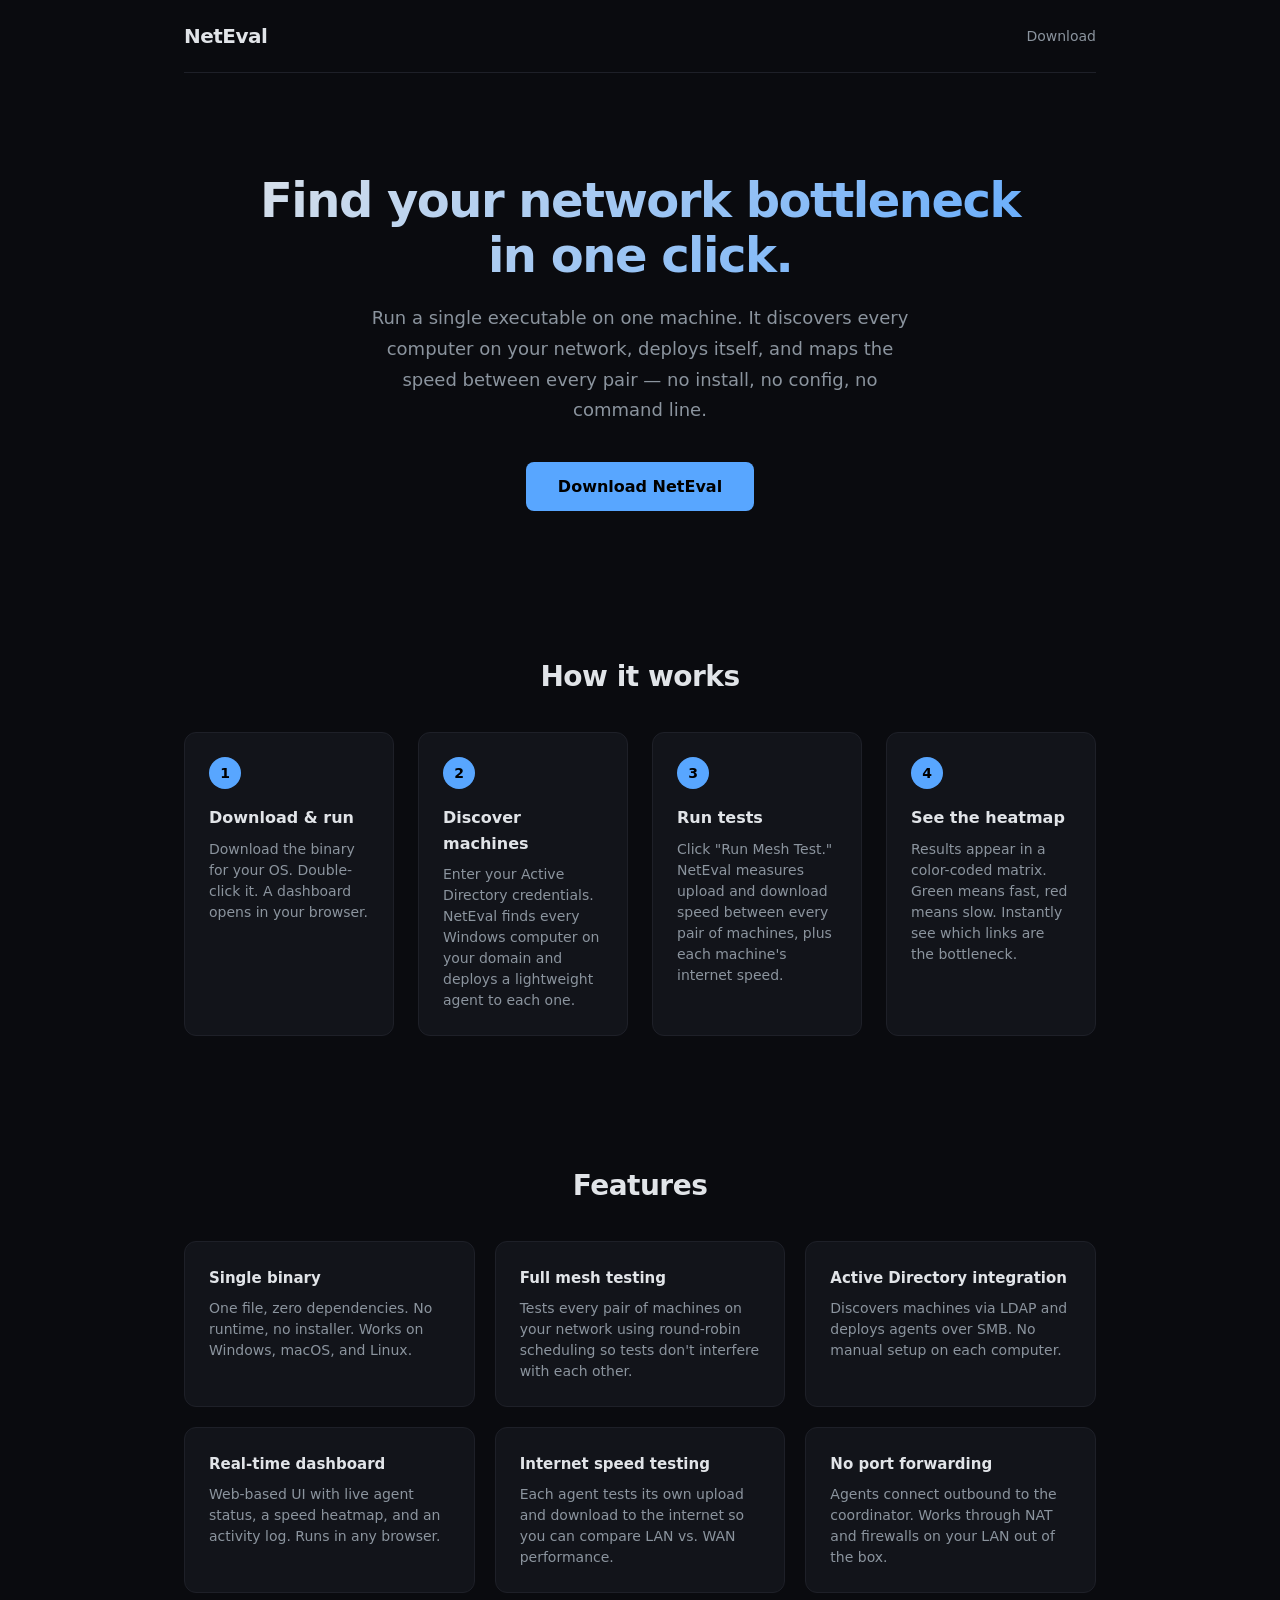
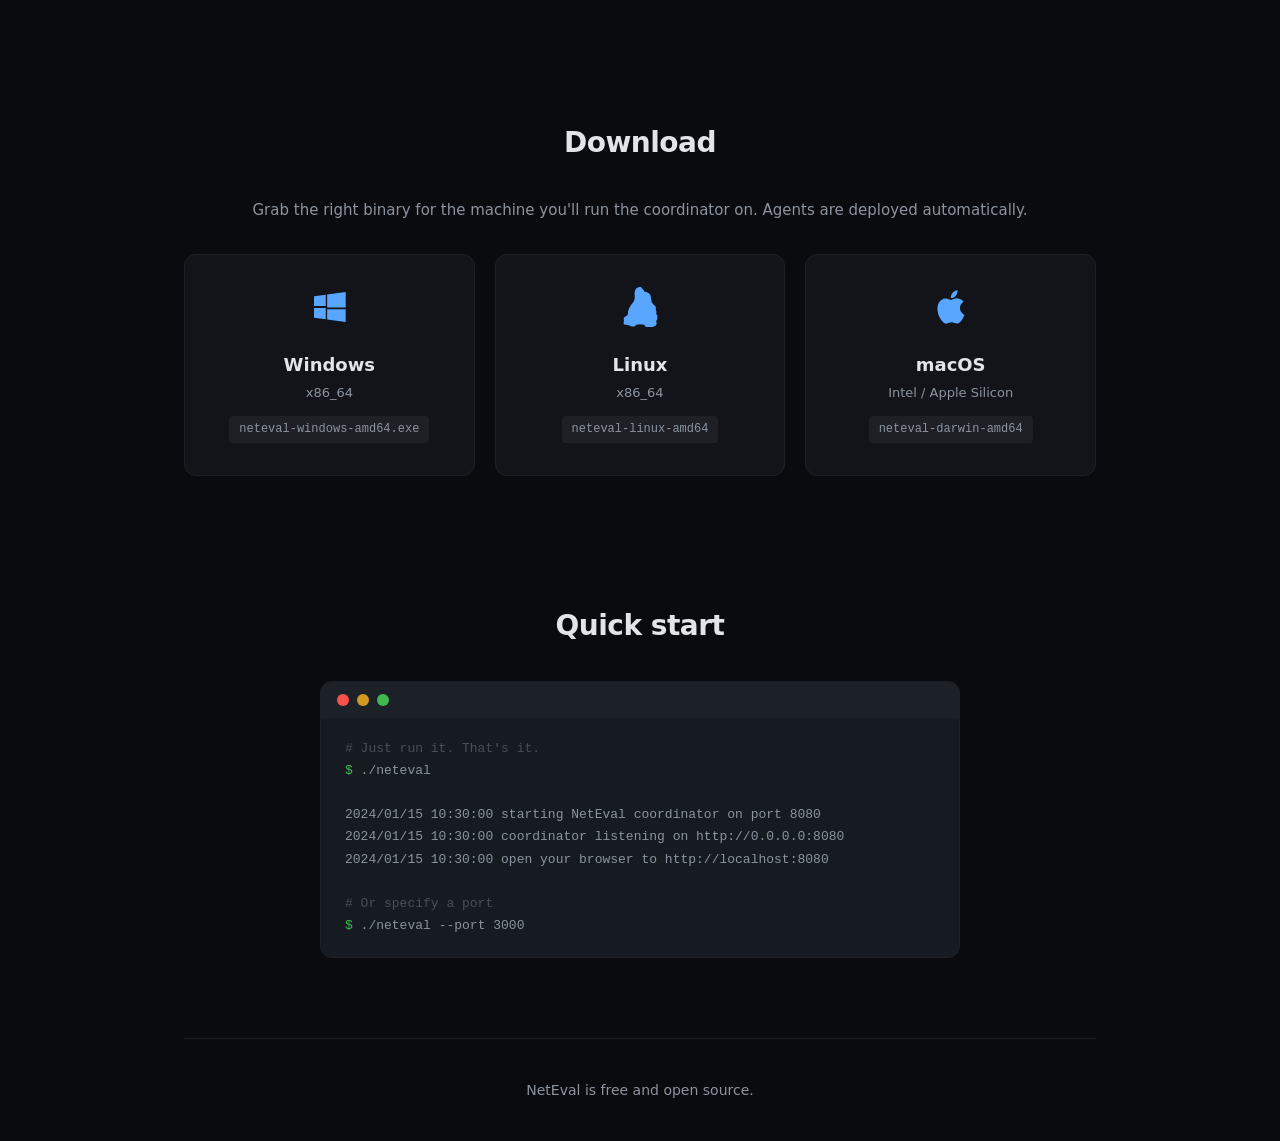
==== docs/index.html @ b1ad2af3 "Initial commit: coordinator, agent, web dashboard, and homepage Single Go binary that runs as both c" ====
<!DOCTYPE html>
<html lang="en">
<head>
    <meta charset="UTF-8">
    <meta name="viewport" content="width=device-width, initial-scale=1.0">
    <title>NetEval - LAN Speed Diagnostic Tool</title>
    <link rel="stylesheet" href="style.css">
</head>
<body>
    <div class="page">
        <nav>
            <div class="nav-inner">
                <a href="/" class="logo">NetEval</a>
                <a href="#download" class="nav-link">Download</a>
            </div>
        </nav>

        <section class="hero">
            <h1>Find your network bottleneck<br>in one click.</h1>
            <p class="subtitle">
                Run a single executable on one machine. It discovers every computer on
                your network, deploys itself, and maps the speed between every pair
                &mdash; no install, no config, no command line.
            </p>
            <a href="#download" class="cta">Download NetEval</a>
        </section>

        <section class="how-it-works">
            <h2>How it works</h2>
            <div class="steps">
                <div class="step">
                    <div class="step-num">1</div>
                    <h3>Download &amp; run</h3>
                    <p>Download the binary for your OS. Double-click it. A dashboard opens in your browser.</p>
                </div>
                <div class="step">
                    <div class="step-num">2</div>
                    <h3>Discover machines</h3>
                    <p>Enter your Active Directory credentials. NetEval finds every Windows computer on your domain and deploys a lightweight agent to each one.</p>
                </div>
                <div class="step">
                    <div class="step-num">3</div>
                    <h3>Run tests</h3>
                    <p>Click "Run Mesh Test." NetEval measures upload and download speed between every pair of machines, plus each machine's internet speed.</p>
                </div>
                <div class="step">
                    <div class="step-num">4</div>
                    <h3>See the heatmap</h3>
                    <p>Results appear in a color-coded matrix. Green means fast, red means slow. Instantly see which links are the bottleneck.</p>
                </div>
            </div>
        </section>

        <section class="features">
            <h2>Features</h2>
            <div class="feature-grid">
                <div class="feature">
                    <h3>Single binary</h3>
                    <p>One file, zero dependencies. No runtime, no installer. Works on Windows, macOS, and Linux.</p>
                </div>
                <div class="feature">
                    <h3>Full mesh testing</h3>
                    <p>Tests every pair of machines on your network using round-robin scheduling so tests don't interfere with each other.</p>
                </div>
                <div class="feature">
                    <h3>Active Directory integration</h3>
                    <p>Discovers machines via LDAP and deploys agents over SMB. No manual setup on each computer.</p>
                </div>
                <div class="feature">
                    <h3>Real-time dashboard</h3>
                    <p>Web-based UI with live agent status, a speed heatmap, and an activity log. Runs in any browser.</p>
                </div>
                <div class="feature">
                    <h3>Internet speed testing</h3>
                    <p>Each agent tests its own upload and download to the internet so you can compare LAN vs. WAN performance.</p>
                </div>
                <div class="feature">
                    <h3>No port forwarding</h3>
                    <p>Agents connect outbound to the coordinator. Works through NAT and firewalls on your LAN out of the box.</p>
                </div>
            </div>
        </section>

        <section id="download" class="download">
            <h2>Download</h2>
            <p class="download-intro">Grab the right binary for the machine you'll run the coordinator on. Agents are deployed automatically.</p>
            <div class="download-grid">
                <a href="https://github.com/gdcolella/neteval/releases/latest/download/neteval-windows-amd64.exe" class="download-card">
                    <div class="os-icon">
                        <svg viewBox="0 0 24 24" width="40" height="40" fill="currentColor"><path d="M3 5.548l7.065-0.966v6.822H3V5.548zm0 12.904l7.065 0.966v-6.822H3v5.856zm7.876 1.075L22 21v-7.596H10.876v5.123zm0-14.054v6.822H22V3l-11.124 1.473z"/></svg>
                    </div>
                    <h3>Windows</h3>
                    <span class="arch">x86_64</span>
                    <span class="filename">neteval-windows-amd64.exe</span>
                </a>
                <a href="https://github.com/gdcolella/neteval/releases/latest/download/neteval-linux-amd64" class="download-card">
                    <div class="os-icon">
                        <svg viewBox="0 0 24 24" width="40" height="40" fill="currentColor"><path d="M12.504 0c-.155 0-.315.008-.48.021-4.226.333-3.105 4.807-3.17 6.298-.076 1.092-.3 1.953-1.05 3.02-.885 1.051-2.127 2.75-2.716 4.521-.278.832-.41 1.684-.287 2.489a.424.424 0 00-.11.135c-.26.268-.45.6-.663.839-.199.199-.485.267-.797.4-.313.136-.658.269-.864.68-.09.189-.136.394-.132.602 0 .199.027.4.055.536.058.399.116.728.04.97-.249.68-.28 1.145-.106 1.484.174.334.535.47.94.601.81.2 1.91.135 2.774.6.926.466 1.866.67 2.616.47.526-.116.97-.464 1.208-.946.587-.003 1.23-.269 2.26-.334.699-.058 1.574.267 2.577.2.025.134.063.198.114.333l.003.003c.391.778 1.113 1.368 1.884 1.564.777.2 1.606-.001 2.207-.467.263.019.527.003.794-.045.321-.055.603-.183.85-.39 1.082-.328 1.451-.879 1.537-1.344.088-.479-.086-.898-.19-1.278-.055-.2-.099-.399-.06-.603.036-.199.182-.336.318-.465.238-.227.431-.449.404-.749-.014-.15-.086-.308-.12-.381-.073-.15-.135-.293-.099-.436.046-.165.145-.293.196-.422a1.1 1.1 0 00.049-.587l-.003-.01c-.08-.249-.218-.364-.346-.475a.91.91 0 01-.132-.123c-.155-.209-.267-.444-.296-.777-.022-.23.044-.401.118-.571.058-.13.114-.266.095-.455-.022-.27-.149-.445-.247-.593a1.15 1.15 0 01-.095-.147c-.125-.291-.125-.725-.085-1.128.013-.125.025-.247.025-.378 0-.152-.012-.31-.04-.456-.073-.38-.249-.698-.472-.886a.833.833 0 00-.123-.081l-.003-.003c-.088-.046-.167-.076-.212-.111-.046-.03-.087-.072-.152-.137-.086-.085-.165-.19-.258-.26-.01-.01-.012-.017-.01-.024a3.658 3.658 0 00-.376-.497c-.455-.494-.713-.795-.903-1.382-.19-.586-.24-1.386-.343-2.403-.098-.906-.312-1.567-.702-2.085-.39-.522-.874-.866-1.442-1.103a4.7 4.7 0 00-1.39-.395c-.252-.036-.45-.063-.533-.161a2.04 2.04 0 01-.148-.267 4.29 4.29 0 00-.396-.694 3.736 3.736 0 00-.789-.762A3.755 3.755 0 0012.504 0z"/></svg>
                    </div>
                    <h3>Linux</h3>
                    <span class="arch">x86_64</span>
                    <span class="filename">neteval-linux-amd64</span>
                </a>
                <a href="https://github.com/gdcolella/neteval/releases/latest/download/neteval-darwin-amd64" class="download-card">
                    <div class="os-icon">
                        <svg viewBox="0 0 24 24" width="40" height="40" fill="currentColor"><path d="M18.71 19.5c-.83 1.24-1.71 2.45-3.05 2.47-1.34.03-1.77-.79-3.29-.79-1.53 0-2 .77-3.27.82-1.31.05-2.3-1.32-3.14-2.53C4.25 17 2.94 12.45 4.7 9.39c.87-1.52 2.43-2.48 4.12-2.51 1.28-.02 2.5.87 3.29.87.78 0 2.26-1.07 3.8-.91.65.03 2.47.26 3.64 1.98-.09.06-2.17 1.28-2.15 3.81.03 3.02 2.65 4.03 2.68 4.04-.03.07-.42 1.44-1.38 2.83M13 3.5c.73-.83 1.94-1.46 2.94-1.5.13 1.17-.34 2.35-1.04 3.19-.69.85-1.83 1.51-2.95 1.42-.15-1.15.41-2.35 1.05-3.11z"/></svg>
                    </div>
                    <h3>macOS</h3>
                    <span class="arch">Intel / Apple Silicon</span>
                    <span class="filename">neteval-darwin-amd64</span>
                </a>
            </div>
        </section>

        <section class="quickstart">
            <h2>Quick start</h2>
            <div class="terminal">
                <div class="terminal-bar">
                    <span class="terminal-dot red"></span>
                    <span class="terminal-dot yellow"></span>
                    <span class="terminal-dot green"></span>
                </div>
                <pre><code><span class="comment"># Just run it. That's it.</span>
<span class="prompt">$</span> ./neteval

<span class="output">2024/01/15 10:30:00 starting NetEval coordinator on port 8080
2024/01/15 10:30:00 coordinator listening on http://0.0.0.0:8080
2024/01/15 10:30:00 open your browser to http://localhost:8080</span>

<span class="comment"># Or specify a port</span>
<span class="prompt">$</span> ./neteval --port 3000</code></pre>
            </div>
        </section>

        <footer>
            <p>NetEval is free and open source.</p>
        </footer>
    </div>
</body>
</html>
---- docs/style.css ----
* { margin: 0; padding: 0; box-sizing: border-box; }

:root {
    --bg: #0a0b0f;
    --surface: #12141a;
    --border: #1e2028;
    --text: #e1e4e8;
    --text-dim: #8b949e;
    --accent: #58a6ff;
    --green: #3fb950;
    --red: #f85149;
    --yellow: #d29922;
}

body {
    font-family: -apple-system, BlinkMacSystemFont, 'Segoe UI', system-ui, sans-serif;
    background: var(--bg);
    color: var(--text);
    line-height: 1.6;
    -webkit-font-smoothing: antialiased;
}

.page {
    max-width: 960px;
    margin: 0 auto;
    padding: 0 24px;
}

/* Nav */
nav {
    padding: 20px 0;
    border-bottom: 1px solid var(--border);
}

.nav-inner {
    display: flex;
    justify-content: space-between;
    align-items: center;
}

.logo {
    font-size: 20px;
    font-weight: 700;
    color: var(--text);
    text-decoration: none;
    letter-spacing: -0.5px;
}

.nav-link {
    color: var(--text-dim);
    text-decoration: none;
    font-size: 14px;
    transition: color 0.15s;
}

.nav-link:hover { color: var(--text); }

/* Hero */
.hero {
    padding: 100px 0 80px;
    text-align: center;
}

.hero h1 {
    font-size: 48px;
    font-weight: 700;
    line-height: 1.15;
    letter-spacing: -1.5px;
    margin-bottom: 20px;
    background: linear-gradient(135deg, var(--text) 0%, var(--accent) 100%);
    -webkit-background-clip: text;
    -webkit-text-fill-color: transparent;
    background-clip: text;
}

.subtitle {
    font-size: 18px;
    color: var(--text-dim);
    max-width: 560px;
    margin: 0 auto 36px;
    line-height: 1.7;
}

.cta {
    display: inline-block;
    padding: 12px 32px;
    background: var(--accent);
    color: #000;
    text-decoration: none;
    border-radius: 8px;
    font-weight: 600;
    font-size: 16px;
    transition: opacity 0.15s;
}

.cta:hover { opacity: 0.9; }

/* Sections */
section {
    padding: 64px 0;
}

section h2 {
    font-size: 28px;
    font-weight: 700;
    letter-spacing: -0.5px;
    margin-bottom: 32px;
    text-align: center;
}

/* How it works */
.steps {
    display: grid;
    grid-template-columns: repeat(4, 1fr);
    gap: 24px;
}

@media (max-width: 700px) {
    .steps { grid-template-columns: 1fr 1fr; }
    .hero h1 { font-size: 32px; }
    .subtitle { font-size: 16px; }
}

@media (max-width: 480px) {
    .steps { grid-template-columns: 1fr; }
}

.step {
    background: var(--surface);
    border: 1px solid var(--border);
    border-radius: 12px;
    padding: 24px;
}

.step-num {
    width: 32px;
    height: 32px;
    border-radius: 50%;
    background: var(--accent);
    color: #000;
    font-weight: 700;
    font-size: 14px;
    display: flex;
    align-items: center;
    justify-content: center;
    margin-bottom: 16px;
}

.step h3 {
    font-size: 16px;
    font-weight: 600;
    margin-bottom: 8px;
}

.step p {
    font-size: 14px;
    color: var(--text-dim);
    line-height: 1.5;
}

/* Features */
.feature-grid {
    display: grid;
    grid-template-columns: repeat(3, 1fr);
    gap: 20px;
}

@media (max-width: 700px) {
    .feature-grid { grid-template-columns: 1fr; }
}

.feature {
    background: var(--surface);
    border: 1px solid var(--border);
    border-radius: 12px;
    padding: 24px;
}

.feature h3 {
    font-size: 15px;
    font-weight: 600;
    margin-bottom: 8px;
}

.feature p {
    font-size: 14px;
    color: var(--text-dim);
    line-height: 1.5;
}

/* Download */
.download-intro {
    text-align: center;
    color: var(--text-dim);
    margin-bottom: 32px;
    font-size: 15px;
}

.download-grid {
    display: grid;
    grid-template-columns: repeat(3, 1fr);
    gap: 20px;
}

@media (max-width: 700px) {
    .download-grid { grid-template-columns: 1fr; }
}

.download-card {
    display: flex;
    flex-direction: column;
    align-items: center;
    background: var(--surface);
    border: 1px solid var(--border);
    border-radius: 12px;
    padding: 32px 24px;
    text-decoration: none;
    color: var(--text);
    transition: border-color 0.15s, transform 0.15s;
}

.download-card:hover {
    border-color: var(--accent);
    transform: translateY(-2px);
}

.os-icon {
    color: var(--accent);
    margin-bottom: 16px;
}

.download-card h3 {
    font-size: 18px;
    font-weight: 600;
    margin-bottom: 4px;
}

.download-card .arch {
    font-size: 13px;
    color: var(--text-dim);
    margin-bottom: 12px;
}

.download-card .filename {
    font-size: 12px;
    font-family: 'SF Mono', SFMono-Regular, Consolas, monospace;
    color: var(--text-dim);
    background: rgba(255,255,255,0.05);
    padding: 4px 10px;
    border-radius: 4px;
}

/* Terminal */
.quickstart {
    padding-bottom: 80px;
}

.terminal {
    background: #161b22;
    border: 1px solid var(--border);
    border-radius: 12px;
    overflow: hidden;
    max-width: 640px;
    margin: 0 auto;
}

.terminal-bar {
    padding: 12px 16px;
    background: #1c2128;
    display: flex;
    gap: 8px;
}

.terminal-dot {
    width: 12px;
    height: 12px;
    border-radius: 50%;
}

.terminal-dot.red { background: #f85149; }
.terminal-dot.yellow { background: #d29922; }
.terminal-dot.green { background: #3fb950; }

.terminal pre {
    padding: 20px 24px;
    overflow-x: auto;
}

.terminal code {
    font-family: 'SF Mono', SFMono-Regular, Consolas, monospace;
    font-size: 13px;
    line-height: 1.7;
    color: var(--text-dim);
}

.terminal .comment { color: #484f58; }
.terminal .prompt { color: var(--green); }
.terminal .output { color: var(--text-dim); }

/* Footer */
footer {
    padding: 40px 0;
    border-top: 1px solid var(--border);
    text-align: center;
    color: var(--text-dim);
    font-size: 14px;
}
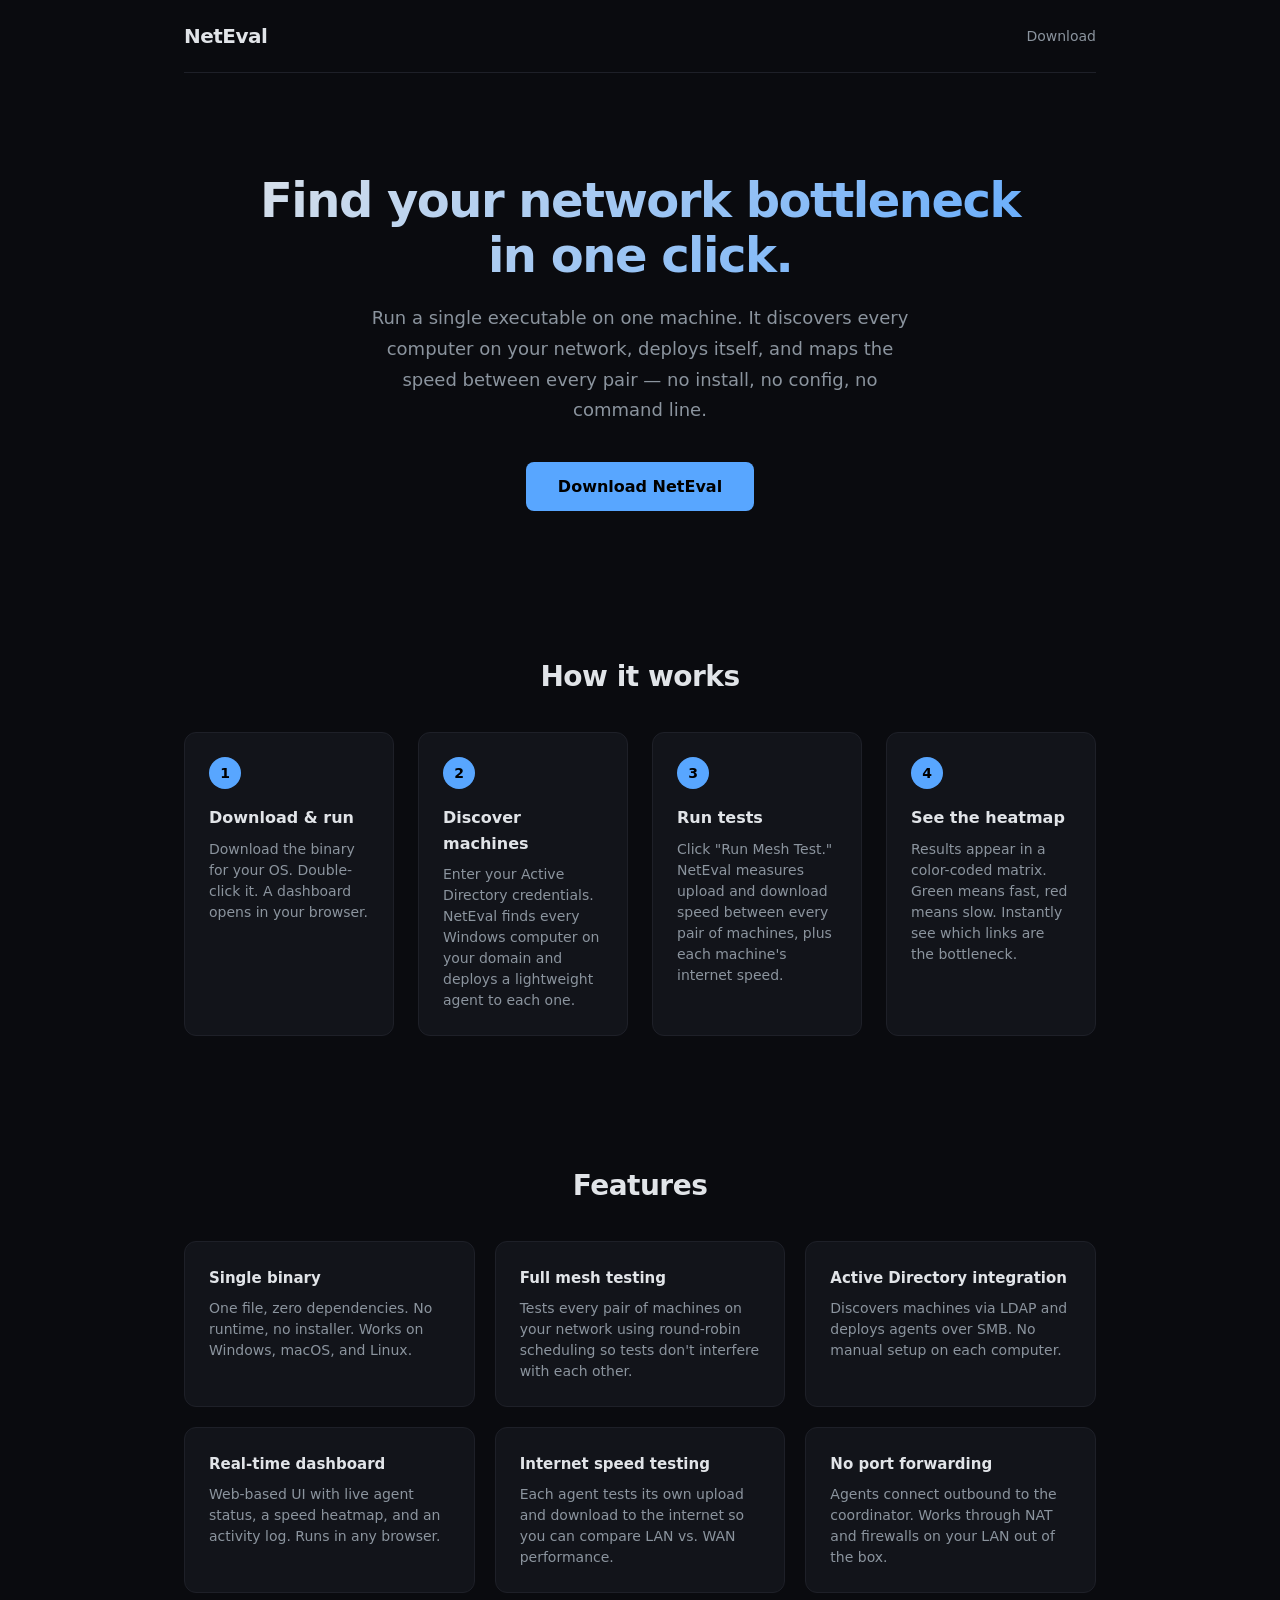
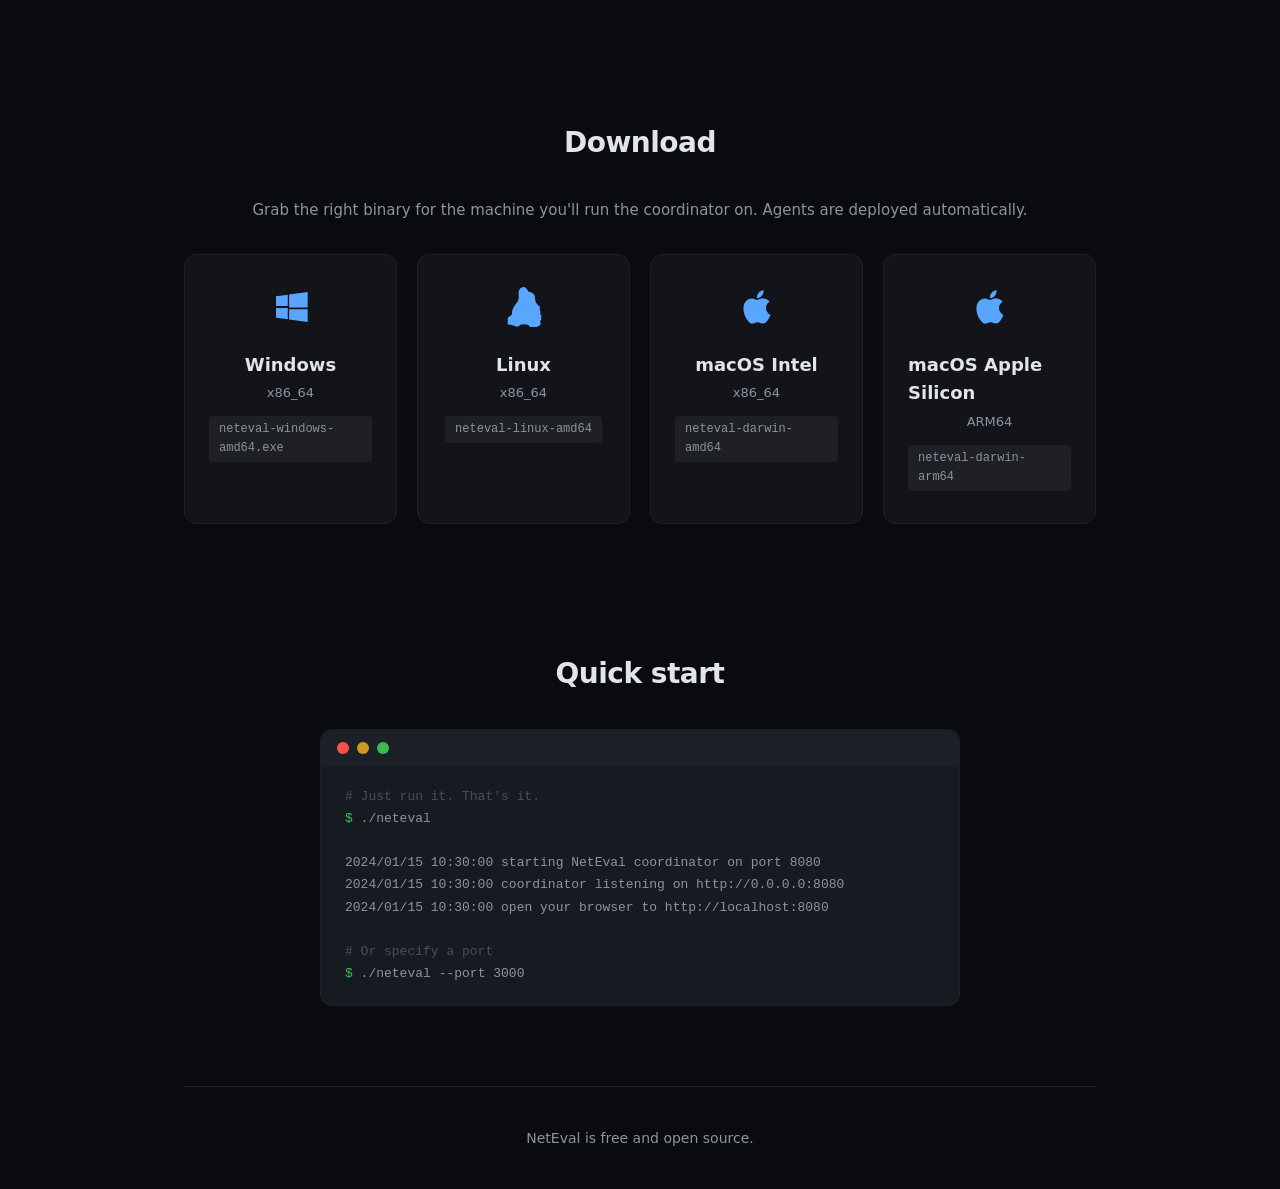
==== commit 66b5144f: "Add full feature set: internet tests, AD deployment, TLS/auth, CI - Coordinator self-agent: coordina" ====
--- a/docs/index.html
+++ b/docs/index.html
@@ -105,9 +105,17 @@
                     <div class="os-icon">
                         <svg viewBox="0 0 24 24" width="40" height="40" fill="currentColor"><path d="M18.71 19.5c-.83 1.24-1.71 2.45-3.05 2.47-1.34.03-1.77-.79-3.29-.79-1.53 0-2 .77-3.27.82-1.31.05-2.3-1.32-3.14-2.53C4.25 17 2.94 12.45 4.7 9.39c.87-1.52 2.43-2.48 4.12-2.51 1.28-.02 2.5.87 3.29.87.78 0 2.26-1.07 3.8-.91.65.03 2.47.26 3.64 1.98-.09.06-2.17 1.28-2.15 3.81.03 3.02 2.65 4.03 2.68 4.04-.03.07-.42 1.44-1.38 2.83M13 3.5c.73-.83 1.94-1.46 2.94-1.5.13 1.17-.34 2.35-1.04 3.19-.69.85-1.83 1.51-2.95 1.42-.15-1.15.41-2.35 1.05-3.11z"/></svg>
                     </div>
-                    <h3>macOS</h3>
-                    <span class="arch">Intel / Apple Silicon</span>
+                    <h3>macOS Intel</h3>
+                    <span class="arch">x86_64</span>
                     <span class="filename">neteval-darwin-amd64</span>
+                </a>
+                <a href="https://github.com/gdcolella/neteval/releases/latest/download/neteval-darwin-arm64" class="download-card">
+                    <div class="os-icon">
+                        <svg viewBox="0 0 24 24" width="40" height="40" fill="currentColor"><path d="M18.71 19.5c-.83 1.24-1.71 2.45-3.05 2.47-1.34.03-1.77-.79-3.29-.79-1.53 0-2 .77-3.27.82-1.31.05-2.3-1.32-3.14-2.53C4.25 17 2.94 12.45 4.7 9.39c.87-1.52 2.43-2.48 4.12-2.51 1.28-.02 2.5.87 3.29.87.78 0 2.26-1.07 3.8-.91.65.03 2.47.26 3.64 1.98-.09.06-2.17 1.28-2.15 3.81.03 3.02 2.65 4.03 2.68 4.04-.03.07-.42 1.44-1.38 2.83M13 3.5c.73-.83 1.94-1.46 2.94-1.5.13 1.17-.34 2.35-1.04 3.19-.69.85-1.83 1.51-2.95 1.42-.15-1.15.41-2.35 1.05-3.11z"/></svg>
+                    </div>
+                    <h3>macOS Apple Silicon</h3>
+                    <span class="arch">ARM64</span>
+                    <span class="filename">neteval-darwin-arm64</span>
                 </a>
             </div>
         </section>
--- a/docs/style.css
+++ b/docs/style.css
@@ -198,11 +198,15 @@
 
 .download-grid {
     display: grid;
-    grid-template-columns: repeat(3, 1fr);
+    grid-template-columns: repeat(4, 1fr);
     gap: 20px;
 }
 
-@media (max-width: 700px) {
+@media (max-width: 900px) {
+    .download-grid { grid-template-columns: 1fr 1fr; }
+}
+
+@media (max-width: 500px) {
     .download-grid { grid-template-columns: 1fr; }
 }
 
